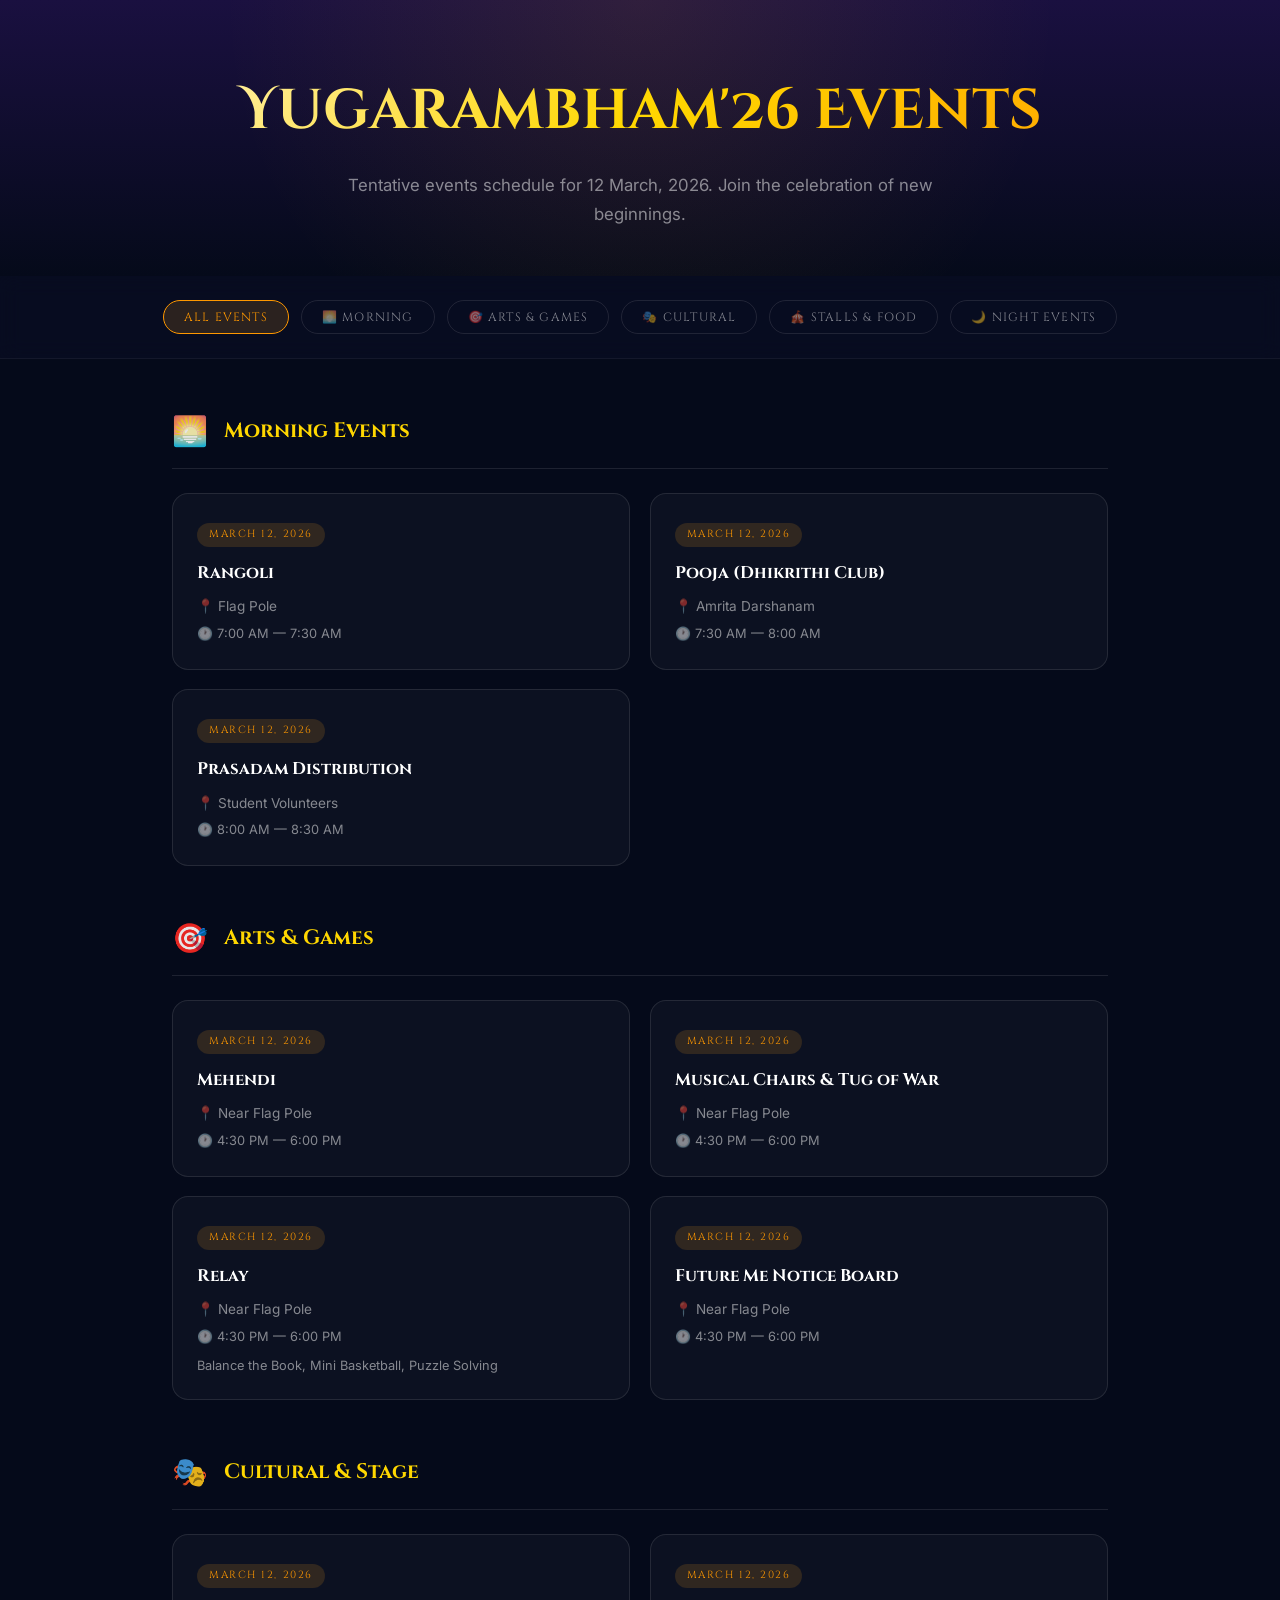
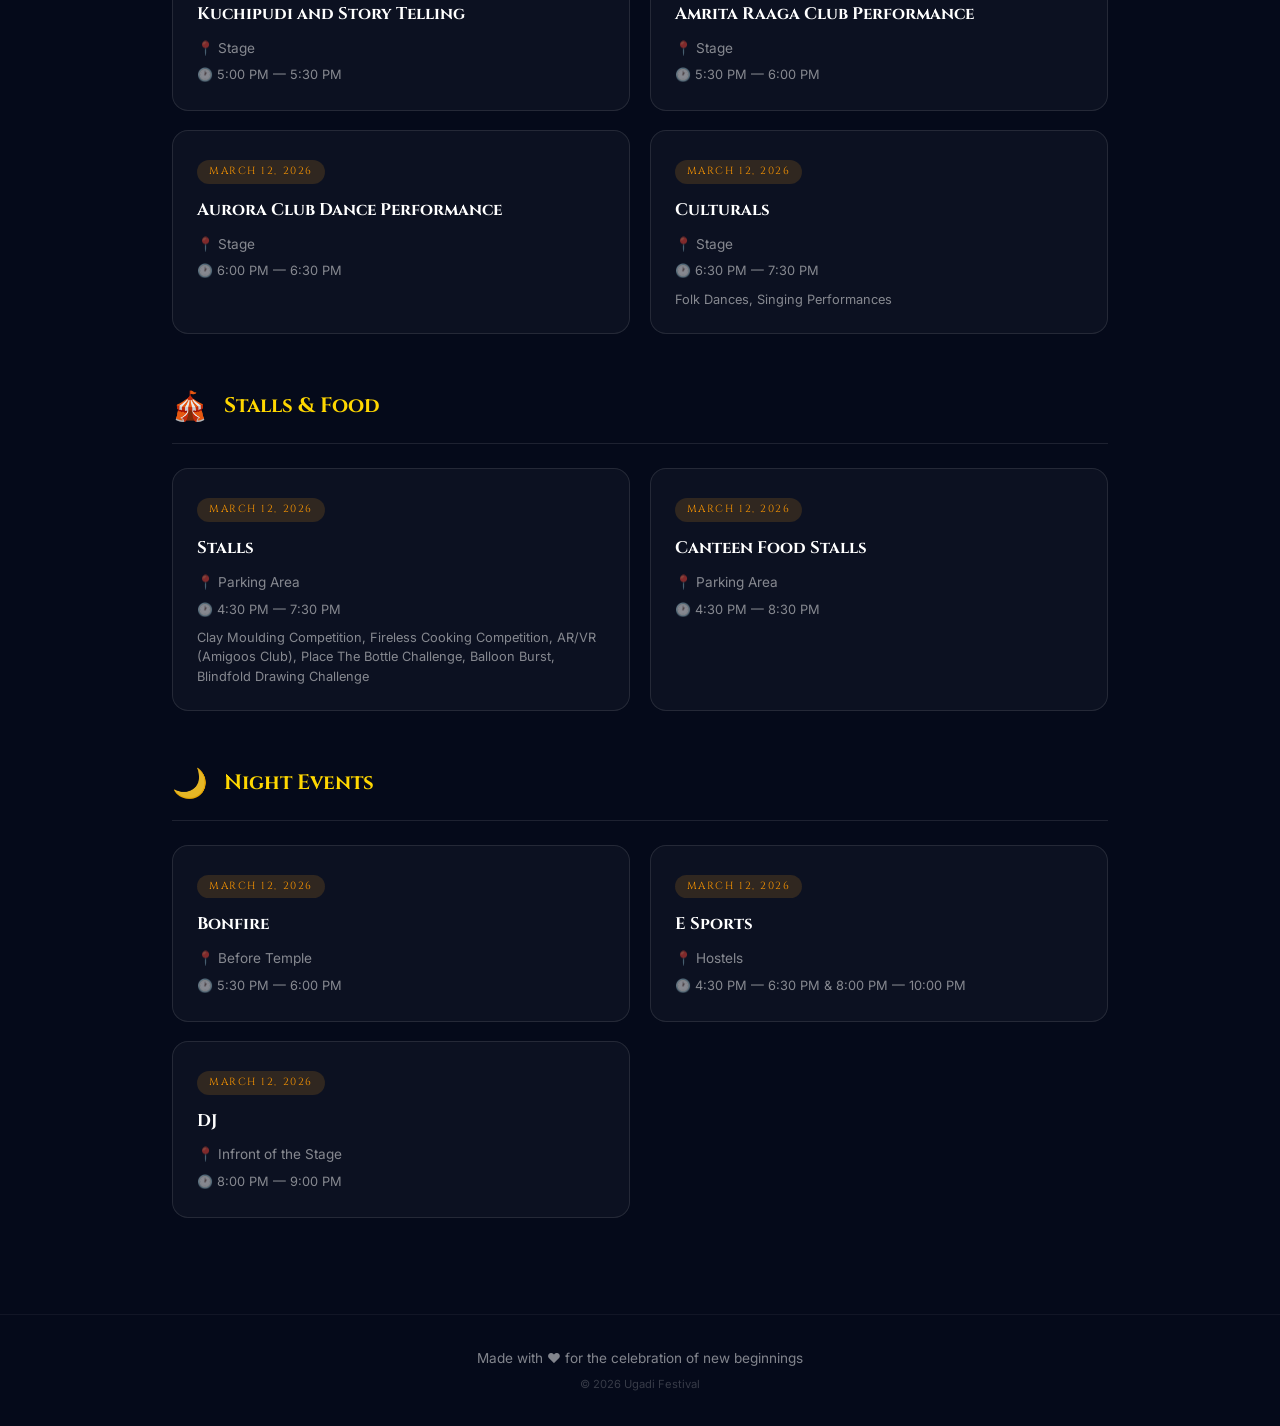
==== index.html @ f968e4f0 "Yugadi events website" ====
<!DOCTYPE html>
<html lang="en">

<head>
    <meta charset="UTF-8">
    <meta name="viewport" content="width=device-width, initial-scale=1.0">
    <title>Ugadi Events — Celebrate the New Year</title>
    <meta name="description"
        content="Discover Ugadi celebrations, temple ceremonies, cultural programs, and community events near you.">
    <link rel="preconnect" href="https://fonts.googleapis.com">
    <link rel="preconnect" href="https://fonts.gstatic.com" crossorigin>
    <link
        href="https://fonts.googleapis.com/css2?family=Cinzel+Decorative:wght@400;700;900&family=Cinzel:wght@400;500;700&family=Inter:wght@300;400;500;600&display=swap"
        rel="stylesheet">
    <style>
        *,
        *::before,
        *::after {
            margin: 0;
            padding: 0;
            box-sizing: border-box;
        }

        :root {
            --cosmic-deep: #050a1a;
            --cosmic-blue: #0a0e27;
            --cosmic-purple: #1a1040;
            --gold: #FF9800;             /* Warm Orange */
            --gold-bright: #FFD700;      /* Sunny Yellow */
            --gold-pale: #FFF8E1;        /* Warm Neutral */
            --saffron: #FF9800;          /* Warm Orange */
            --lotus-pink: #E91E63;       /* Soft Red */
            --white: #ffffff;
            --white-90: rgba(255, 255, 255, 0.9);
            --white-70: rgba(255, 255, 255, 0.7);
            --white-50: rgba(255, 255, 255, 0.5);
            --white-20: rgba(255, 255, 255, 0.2);
            --white-10: rgba(255, 255, 255, 0.1);
            --white-05: rgba(255, 255, 255, 0.05);
            --font-display: 'Cinzel Decorative', serif;
            --font-heading: 'Cinzel', serif;
            --font-body: 'Inter', sans-serif;
            --ease-smooth: cubic-bezier(0.4, 0, 0.2, 1);
        }

        html {
            scroll-behavior: smooth;
            scrollbar-width: thin;
            scrollbar-color: var(--gold) var(--cosmic-deep);
        }

        body {
            font-family: var(--font-body);
            color: var(--white-90);
            background: var(--cosmic-deep);
            line-height: 1.7;
            min-height: 100vh;
            -webkit-font-smoothing: antialiased;
        }

        ::selection {
            background: var(--gold);
            color: var(--cosmic-deep);
        }

        a {
            text-decoration: none;
            color: inherit;
        }

        /* ── Header ── */
        .events-header {
            text-align: center;
            padding: 4rem 2rem 3rem;
            position: relative;
            overflow: hidden;
            background: linear-gradient(180deg, var(--cosmic-purple), var(--cosmic-deep));
        }

        .events-header::before {
            content: '';
            position: absolute;
            inset: 0;
            background: radial-gradient(circle at 50% 0%, rgba(244, 160, 32, 0.1) 0%, transparent 60%);
        }



        .events-page-title {
            font-family: var(--font-display);
            font-size: clamp(2rem, 5vw, 3.5rem);
            background: linear-gradient(135deg, var(--gold-pale), var(--gold-bright), var(--saffron));
            -webkit-background-clip: text;
            -webkit-text-fill-color: transparent;
            background-clip: text;
            margin-bottom: 0.75rem;
            position: relative;
            z-index: 10;
        }

        .events-subtitle {
            font-size: 1.05rem;
            color: var(--white-50);
            max-width: 600px;
            margin: 0 auto;
            position: relative;
            z-index: 10;
        }

        /* ── Category Tabs ── */
        .category-tabs {
            display: flex;
            justify-content: center;
            gap: 0.75rem;
            padding: 1.5rem 2rem;
            flex-wrap: wrap;
            background: rgba(10, 14, 39, 0.5);
            backdrop-filter: blur(10px);
            border-bottom: 1px solid var(--white-05);
            position: sticky;
            top: 0;
            z-index: 100;
        }

        .tab-btn {
            font-family: var(--font-heading);
            font-size: 0.75rem;
            letter-spacing: 0.1em;
            text-transform: uppercase;
            padding: 8px 20px;
            border: 1px solid var(--white-10);
            border-radius: 50px;
            background: transparent;
            color: var(--white-50);
            cursor: pointer;
            transition: all 0.3s var(--ease-smooth);
        }

        .tab-btn:hover,
        .tab-btn.active {
            background: rgba(244, 160, 32, 0.15);
            border-color: var(--gold);
            color: var(--gold);
        }

        /* ── Events Container ── */
        .events-container {
            max-width: 1000px;
            margin: 0 auto;
            padding: 3rem 2rem;
        }

        .event-category {
            margin-bottom: 3rem;
            animation: fadeInUp 0.6s ease-out forwards;
        }

        .category-header {
            display: flex;
            align-items: center;
            gap: 1rem;
            margin-bottom: 1.5rem;
            padding-bottom: 0.75rem;
            border-bottom: 1px solid var(--white-10);
        }

        .category-icon {
            font-size: 1.8rem;
        }

        .category-title {
            font-family: var(--font-heading);
            font-size: 1.3rem;
            color: var(--gold-bright);
        }

        /* ── Individual Event Cards ── */
        .event-list {
            display: grid;
            grid-template-columns: repeat(auto-fill, minmax(300px, 1fr));
            gap: 1.2rem;
        }

        .event-item {
            position: relative;
            padding: 1.5rem;
            border-radius: 16px;
            background: rgba(255, 255, 255, 0.03);
            border: 1px solid var(--white-10);
            transition: all 0.4s var(--ease-smooth);
            animation: fadeInUp 0.5s ease-out both;
        }

        .event-item:nth-child(1) {
            animation-delay: 0.1s;
        }

        .event-item:nth-child(2) {
            animation-delay: 0.2s;
        }

        .event-item:nth-child(3) {
            animation-delay: 0.3s;
        }

        .event-item:nth-child(4) {
            animation-delay: 0.4s;
        }

        .event-item:hover {
            background: rgba(255, 255, 255, 0.06);
            border-color: var(--gold);
            transform: translateY(-4px);
            box-shadow: 0 8px 30px rgba(0, 0, 0, 0.3);
        }

        .event-date {
            display: inline-block;
            font-family: var(--font-heading);
            font-size: 0.65rem;
            letter-spacing: 0.15em;
            text-transform: uppercase;
            background: rgba(244, 160, 32, 0.15);
            color: var(--gold);
            padding: 3px 12px;
            border-radius: 20px;
            margin-bottom: 0.75rem;
        }

        .event-name {
            font-family: var(--font-heading);
            font-size: 1.05rem;
            color: var(--white);
            margin-bottom: 0.5rem;
        }

        .event-venue {
            font-size: 0.85rem;
            color: var(--white-50);
            margin-bottom: 0.3rem;
        }

        .event-venue::before {
            content: '📍 ';
        }

        .event-time {
            font-size: 0.8rem;
            color: var(--white-50);
        }

        .event-time::before {
            content: '🕐 ';
        }

        .event-desc {
            font-size: 0.8rem;
            color: var(--white-50);
            margin-top: 0.5rem;
            line-height: 1.5;
        }

        /* ── Footer ── */
        .events-footer {
            text-align: center;
            padding: 2rem;
            border-top: 1px solid var(--white-05);
        }

        .events-footer p {
            font-size: 0.85rem;
            color: var(--white-50);
        }

        @keyframes fadeInUp {
            from {
                opacity: 0;
                transform: translateY(20px);
            }

            to {
                opacity: 1;
                transform: translateY(0);
            }
        }

        @media (max-width: 768px) {
            .event-list {
                grid-template-columns: 1fr;
            }

            .category-tabs {
                gap: 0.5rem;
            }

            .tab-btn {
                font-size: 0.65rem;
                padding: 6px 14px;
            }
        }
    </style>
</head>

<body>

    <!-- ── Header ── -->
    <header class="events-header">

        <h1 class="events-page-title">Yugarambham'26 Events</h1>
        <p class="events-subtitle">Tentative events schedule for 12 March, 2026. Join the celebration of new beginnings.</p>
    </header>

    <!-- ── Category Tabs ── -->
    <nav class="category-tabs">
        <button class="tab-btn active" data-category="all">All Events</button>
        <button class="tab-btn" data-category="morning">🌅 Morning</button>
        <button class="tab-btn" data-category="arts-games">🎯 Arts & Games</button>
        <button class="tab-btn" data-category="cultural">🎭 Cultural</button>
        <button class="tab-btn" data-category="stalls">🎪 Stalls & Food</button>
        <button class="tab-btn" data-category="night">🌙 Night Events</button>
    </nav>

    <!-- ── Events Content ── -->
    <main class="events-container">

        <!-- Morning Events -->
        <section class="event-category" id="morning" data-type="morning">
            <div class="category-header">
                <span class="category-icon">🌅</span>
                <h2 class="category-title">Morning Events</h2>
            </div>
            <div class="event-list">
                <div class="event-item">
                    <span class="event-date">March 12, 2026</span>
                    <h3 class="event-name">Rangoli</h3>
                    <p class="event-venue">Flag Pole</p>
                    <p class="event-time">7:00 AM — 7:30 AM</p>
                </div>
                <div class="event-item">
                    <span class="event-date">March 12, 2026</span>
                    <h3 class="event-name">Pooja (Dhikrithi Club)</h3>
                    <p class="event-venue">Amrita Darshanam</p>
                    <p class="event-time">7:30 AM — 8:00 AM</p>
                </div>
                <div class="event-item">
                    <span class="event-date">March 12, 2026</span>
                    <h3 class="event-name">Prasadam Distribution</h3>
                    <p class="event-venue">Student Volunteers</p>
                    <p class="event-time">8:00 AM — 8:30 AM</p>
                </div>
            </div>
        </section>

        <!-- Arts & Games -->
        <section class="event-category" id="arts-games" data-type="arts-games">
            <div class="category-header">
                <span class="category-icon">🎯</span>
                <h2 class="category-title">Arts & Games</h2>
            </div>
            <div class="event-list">
                <div class="event-item">
                    <span class="event-date">March 12, 2026</span>
                    <h3 class="event-name">Mehendi</h3>
                    <p class="event-venue">Near Flag Pole</p>
                    <p class="event-time">4:30 PM — 6:00 PM</p>
                </div>
                <div class="event-item">
                    <span class="event-date">March 12, 2026</span>
                    <h3 class="event-name">Musical Chairs & Tug of War</h3>
                    <p class="event-venue">Near Flag Pole</p>
                    <p class="event-time">4:30 PM — 6:00 PM</p>
                </div>
                <div class="event-item">
                    <span class="event-date">March 12, 2026</span>
                    <h3 class="event-name">Relay</h3>
                    <p class="event-venue">Near Flag Pole</p>
                    <p class="event-time">4:30 PM — 6:00 PM</p>
                    <p class="event-desc">Balance the Book, Mini Basketball, Puzzle Solving</p>
                </div>
                <div class="event-item">
                    <span class="event-date">March 12, 2026</span>
                    <h3 class="event-name">Future Me Notice Board</h3>
                    <p class="event-venue">Near Flag Pole</p>
                    <p class="event-time">4:30 PM — 6:00 PM</p>
                </div>
            </div>
        </section>

        <!-- Cultural & Stage -->
        <section class="event-category" id="cultural" data-type="cultural">
            <div class="category-header">
                <span class="category-icon">🎭</span>
                <h2 class="category-title">Cultural & Stage</h2>
            </div>
            <div class="event-list">
                <div class="event-item">
                    <span class="event-date">March 12, 2026</span>
                    <h3 class="event-name">Kuchipudi and Story Telling</h3>
                    <p class="event-venue">Stage</p>
                    <p class="event-time">5:00 PM — 5:30 PM</p>
                </div>
                <div class="event-item">
                    <span class="event-date">March 12, 2026</span>
                    <h3 class="event-name">Amrita Raaga Club Performance</h3>
                    <p class="event-venue">Stage</p>
                    <p class="event-time">5:30 PM — 6:00 PM</p>
                </div>
                <div class="event-item">
                    <span class="event-date">March 12, 2026</span>
                    <h3 class="event-name">Aurora Club Dance Performance</h3>
                    <p class="event-venue">Stage</p>
                    <p class="event-time">6:00 PM — 6:30 PM</p>
                </div>
                <div class="event-item">
                    <span class="event-date">March 12, 2026</span>
                    <h3 class="event-name">Culturals</h3>
                    <p class="event-venue">Stage</p>
                    <p class="event-time">6:30 PM — 7:30 PM</p>
                    <p class="event-desc">Folk Dances, Singing Performances</p>
                </div>
            </div>
        </section>

        <!-- Stalls & Food -->
        <section class="event-category" id="stalls" data-type="stalls">
            <div class="category-header">
                <span class="category-icon">🎪</span>
                <h2 class="category-title">Stalls & Food</h2>
            </div>
            <div class="event-list">
                <div class="event-item">
                    <span class="event-date">March 12, 2026</span>
                    <h3 class="event-name">Stalls</h3>
                    <p class="event-venue">Parking Area</p>
                    <p class="event-time">4:30 PM — 7:30 PM</p>
                    <p class="event-desc">Clay Moulding Competition, Fireless Cooking Competition, AR/VR (Amigoos Club), Place The Bottle Challenge, Balloon Burst, Blindfold Drawing Challenge</p>
                </div>
                <div class="event-item">
                    <span class="event-date">March 12, 2026</span>
                    <h3 class="event-name">Canteen Food Stalls</h3>
                    <p class="event-venue">Parking Area</p>
                    <p class="event-time">4:30 PM — 8:30 PM</p>
                </div>
            </div>
        </section>

        <!-- Night Events -->
        <section class="event-category" id="night" data-type="night">
            <div class="category-header">
                <span class="category-icon">🌙</span>
                <h2 class="category-title">Night Events</h2>
            </div>
            <div class="event-list">
                <div class="event-item">
                    <span class="event-date">March 12, 2026</span>
                    <h3 class="event-name">Bonfire</h3>
                    <p class="event-venue">Before Temple</p>
                    <p class="event-time">5:30 PM — 6:00 PM</p>
                </div>
                <div class="event-item">
                    <span class="event-date">March 12, 2026</span>
                    <h3 class="event-name">E Sports</h3>
                    <p class="event-venue">Hostels</p>
                    <p class="event-time">4:30 PM — 6:30 PM &amp; 8:00 PM — 10:00 PM</p>
                </div>
                <div class="event-item">
                    <span class="event-date">March 12, 2026</span>
                    <h3 class="event-name">DJ</h3>
                    <p class="event-venue">Infront of the Stage</p>
                    <p class="event-time">8:00 PM — 9:00 PM</p>
                </div>
            </div>
        </section>

    </main>

    <!-- ── Footer ── -->
    <footer class="events-footer">
        <p>Made with ❤️ for the celebration of new beginnings</p>
        <p style="font-size: 0.7rem; margin-top: 0.3rem; color: rgba(255,255,255,0.2);">© 2026 Ugadi Festival</p>
    </footer>

    <script>
        // Tab filtering
        document.querySelectorAll('.tab-btn').forEach(btn => {
            btn.addEventListener('click', () => {
                document.querySelectorAll('.tab-btn').forEach(b => b.classList.remove('active'));
                btn.classList.add('active');

                const cat = btn.dataset.category;
                document.querySelectorAll('.event-category').forEach(section => {
                    if (cat === 'all' || section.dataset.type === cat) {
                        section.style.display = 'block';
                        section.style.animation = 'fadeInUp 0.4s ease-out';
                    } else {
                        section.style.display = 'none';
                    }
                });
            });
        });

        // Auto-scroll to section if hash present
        if (window.location.hash) {
            const target = document.querySelector(window.location.hash);
            if (target) {
                setTimeout(() => {
                    target.scrollIntoView({ behavior: 'smooth', block: 'start' });
                    // Activate the corresponding tab
                    const type = target.dataset.type;
                    if (type) {
                        document.querySelectorAll('.tab-btn').forEach(b => {
                            b.classList.toggle('active', b.dataset.category === type);
                        });
                    }
                }, 300);
            }
        }
    </script>
</body>

</html>
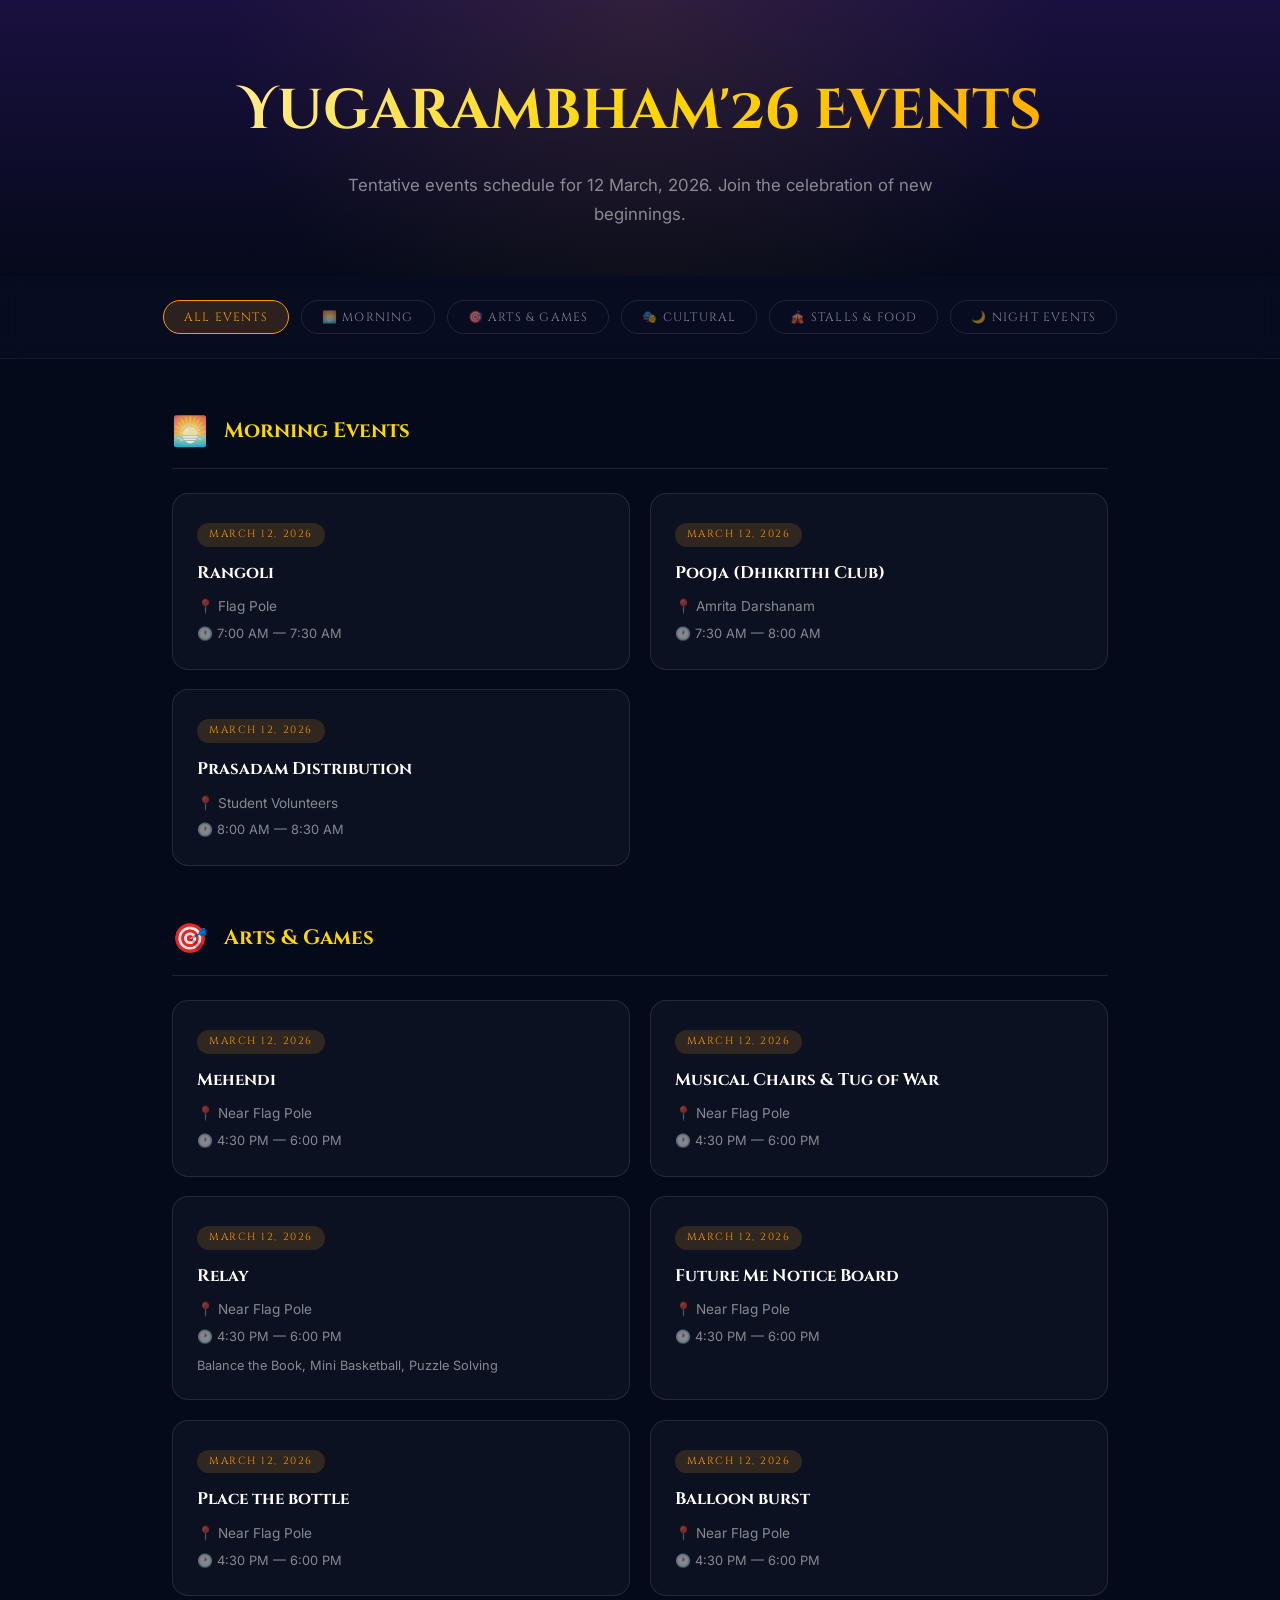
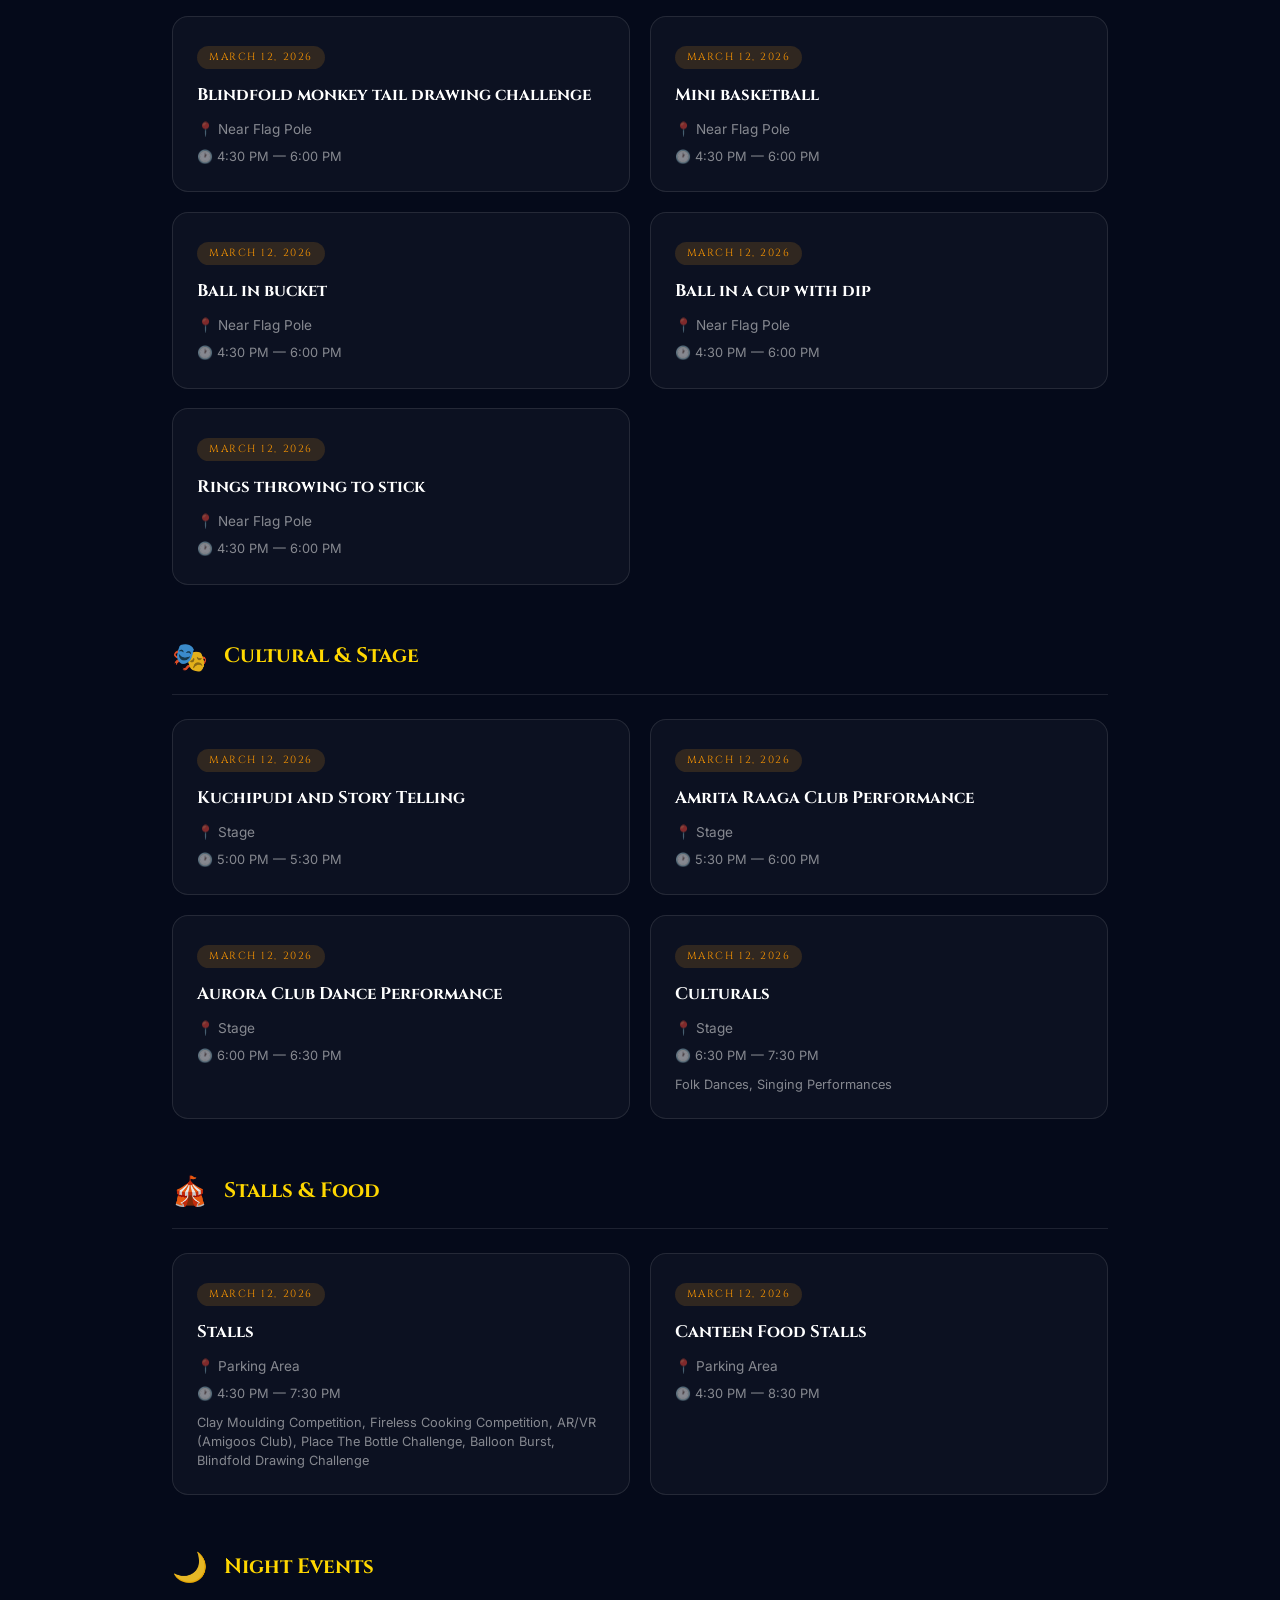
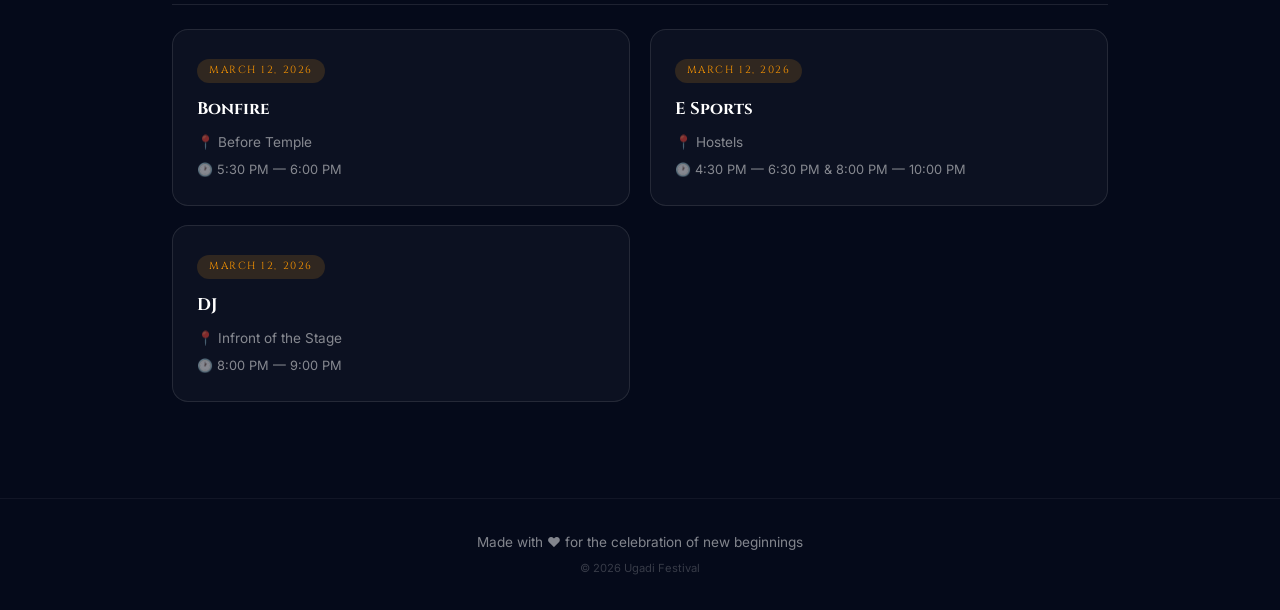
==== commit 24ad7c6c: "Added new game events" ====
--- a/index.html
+++ b/index.html
@@ -383,6 +383,48 @@
                     <p class="event-venue">Near Flag Pole</p>
                     <p class="event-time">4:30 PM — 6:00 PM</p>
                 </div>
+                <div class="event-item">
+                    <span class="event-date">March 12, 2026</span>
+                    <h3 class="event-name">Place the bottle</h3>
+                    <p class="event-venue">Near Flag Pole</p>
+                    <p class="event-time">4:30 PM — 6:00 PM</p>
+                </div>
+                <div class="event-item">
+                    <span class="event-date">March 12, 2026</span>
+                    <h3 class="event-name">Balloon burst</h3>
+                    <p class="event-venue">Near Flag Pole</p>
+                    <p class="event-time">4:30 PM — 6:00 PM</p>
+                </div>
+                <div class="event-item">
+                    <span class="event-date">March 12, 2026</span>
+                    <h3 class="event-name">Blindfold monkey tail drawing challenge</h3>
+                    <p class="event-venue">Near Flag Pole</p>
+                    <p class="event-time">4:30 PM — 6:00 PM</p>
+                </div>
+                <div class="event-item">
+                    <span class="event-date">March 12, 2026</span>
+                    <h3 class="event-name">Mini basketball</h3>
+                    <p class="event-venue">Near Flag Pole</p>
+                    <p class="event-time">4:30 PM — 6:00 PM</p>
+                </div>
+                <div class="event-item">
+                    <span class="event-date">March 12, 2026</span>
+                    <h3 class="event-name">Ball in bucket</h3>
+                    <p class="event-venue">Near Flag Pole</p>
+                    <p class="event-time">4:30 PM — 6:00 PM</p>
+                </div>
+                <div class="event-item">
+                    <span class="event-date">March 12, 2026</span>
+                    <h3 class="event-name">Ball in a cup with dip</h3>
+                    <p class="event-venue">Near Flag Pole</p>
+                    <p class="event-time">4:30 PM — 6:00 PM</p>
+                </div>
+                <div class="event-item">
+                    <span class="event-date">March 12, 2026</span>
+                    <h3 class="event-name">Rings throwing to stick</h3>
+                    <p class="event-venue">Near Flag Pole</p>
+                    <p class="event-time">4:30 PM — 6:00 PM</p>
+                </div>
             </div>
         </section>
 
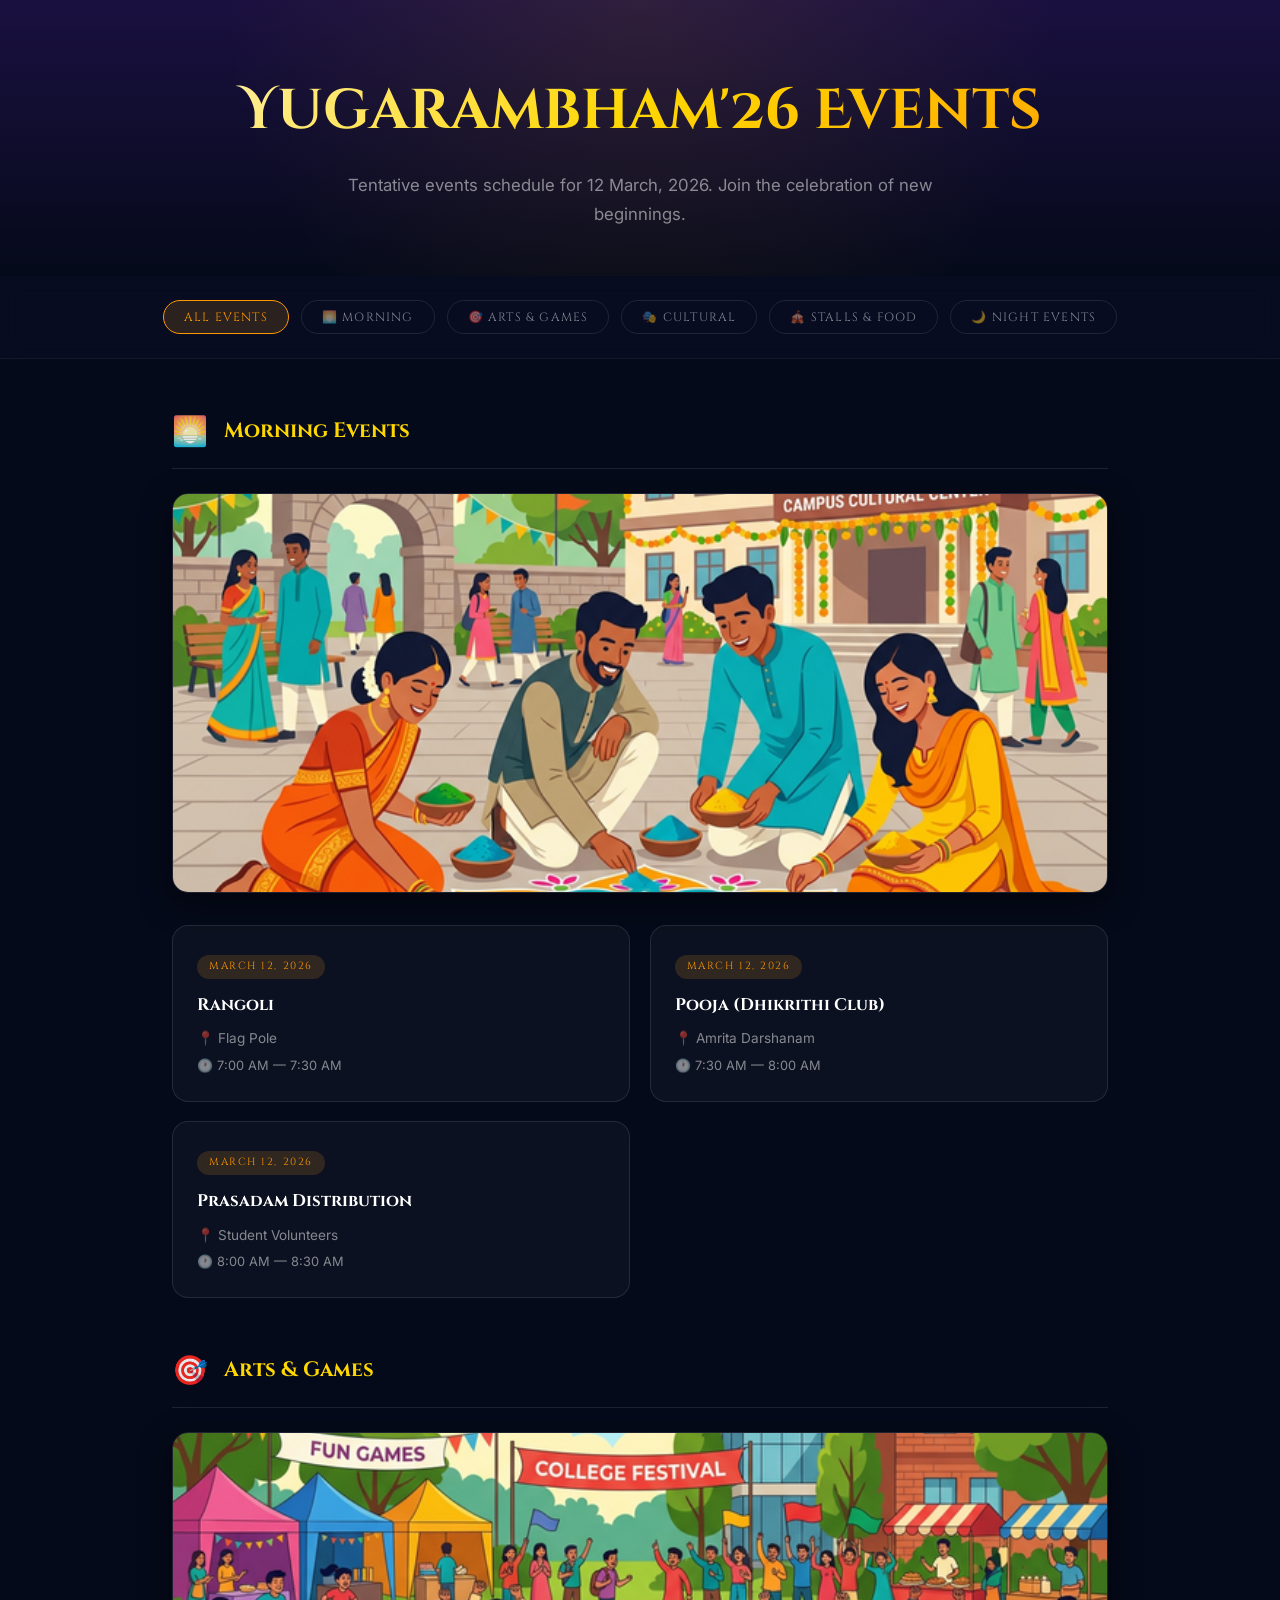
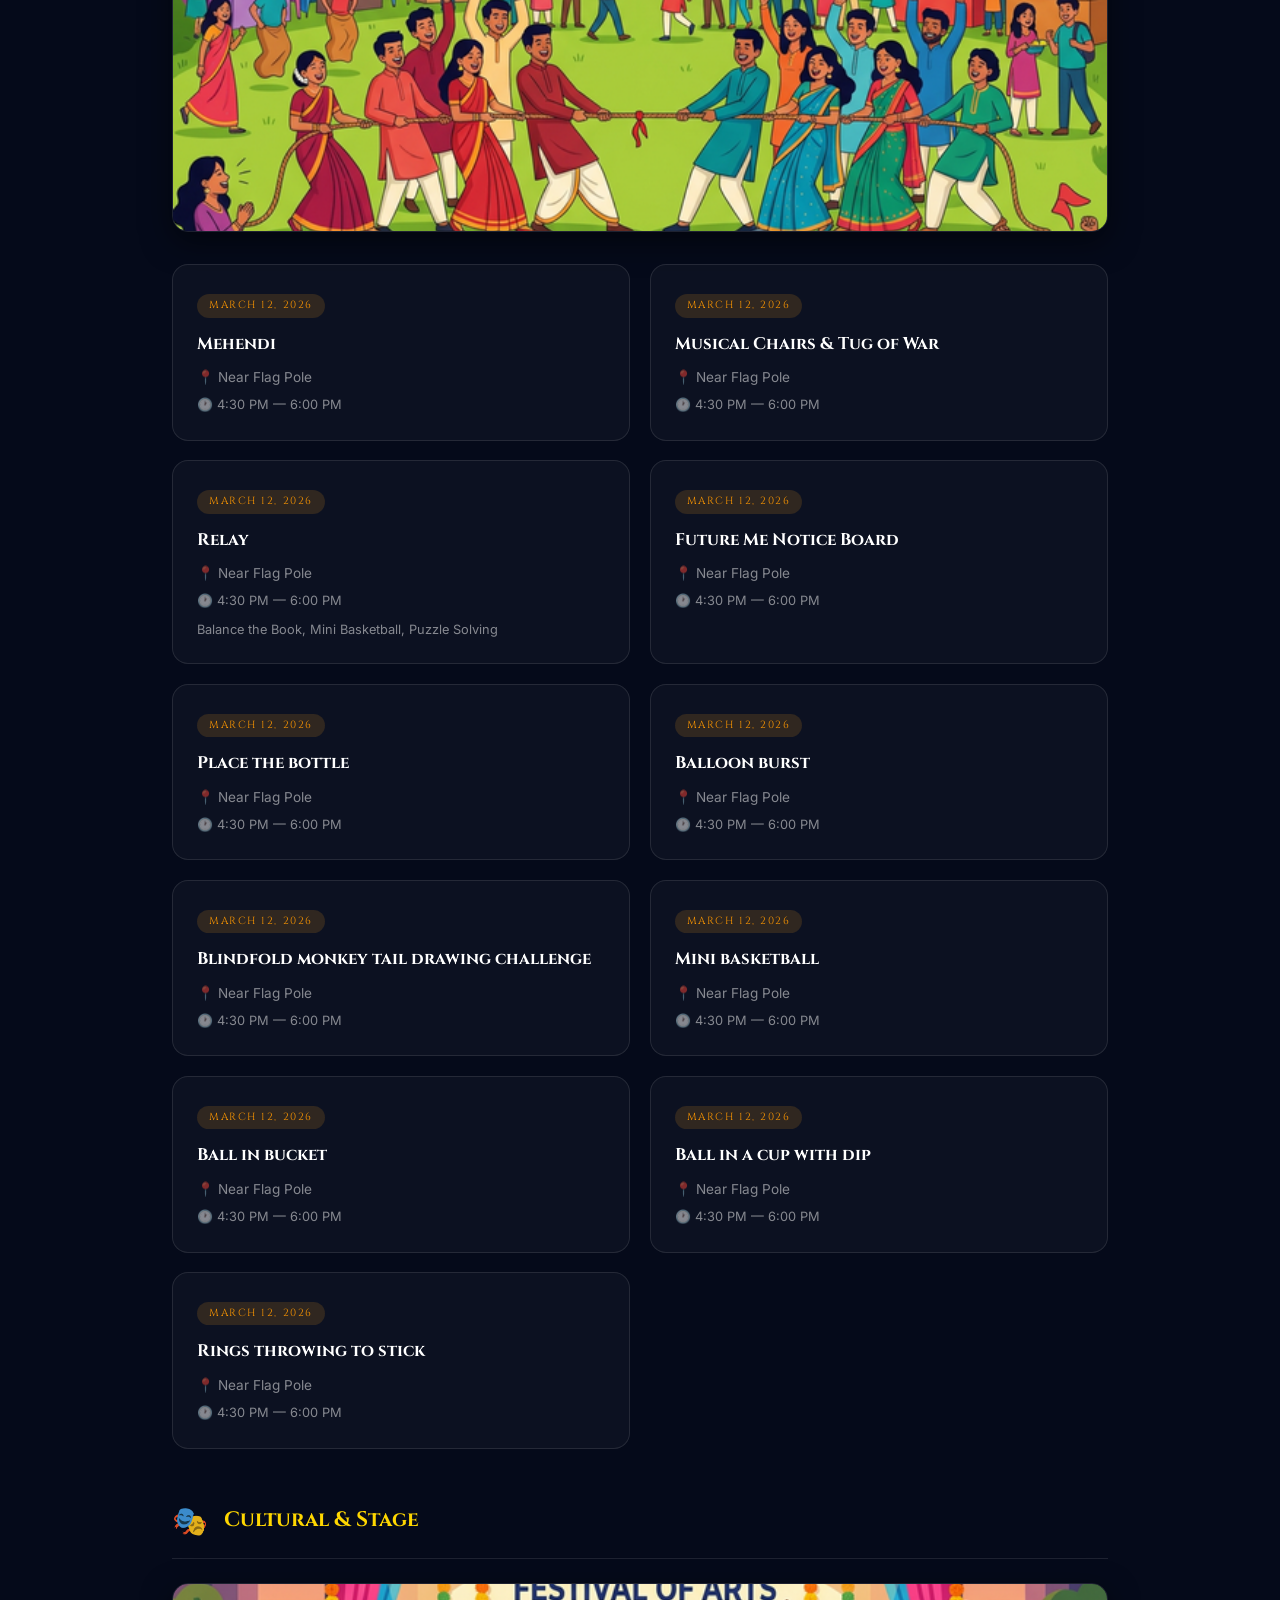
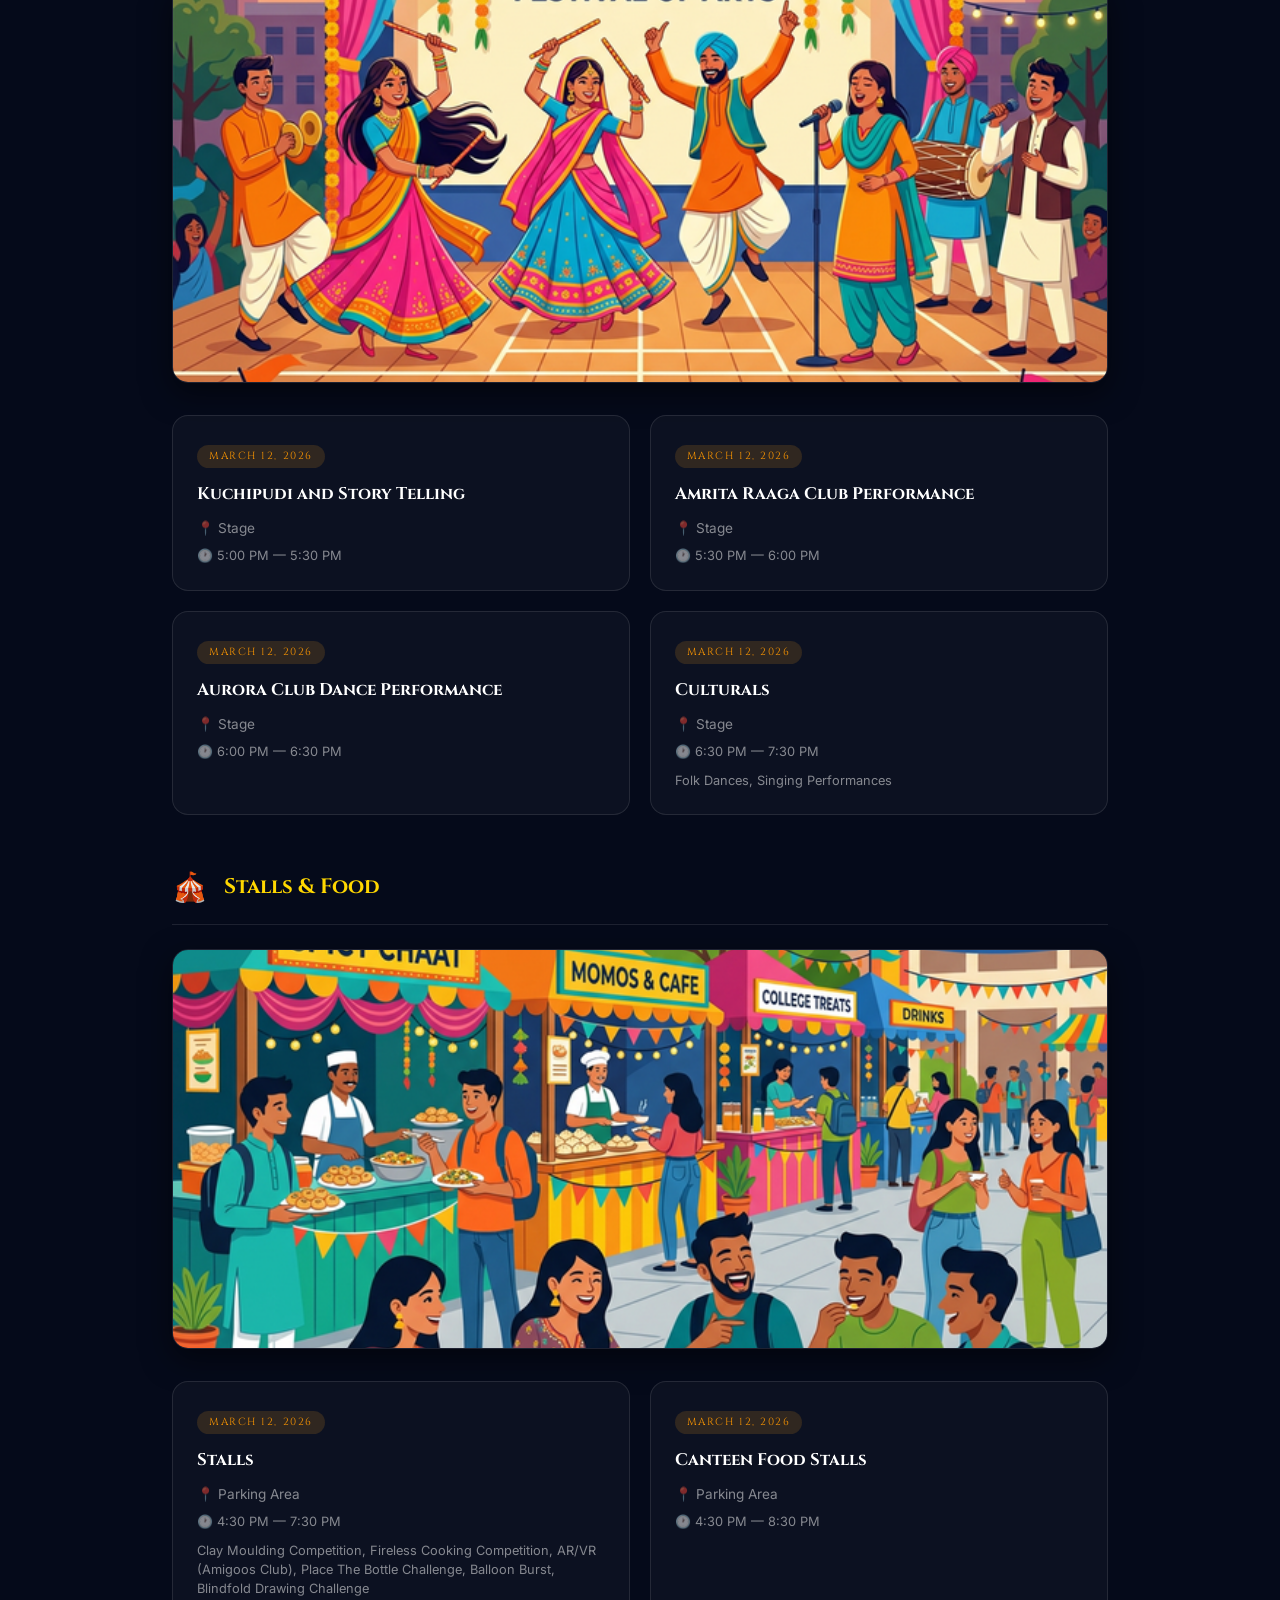
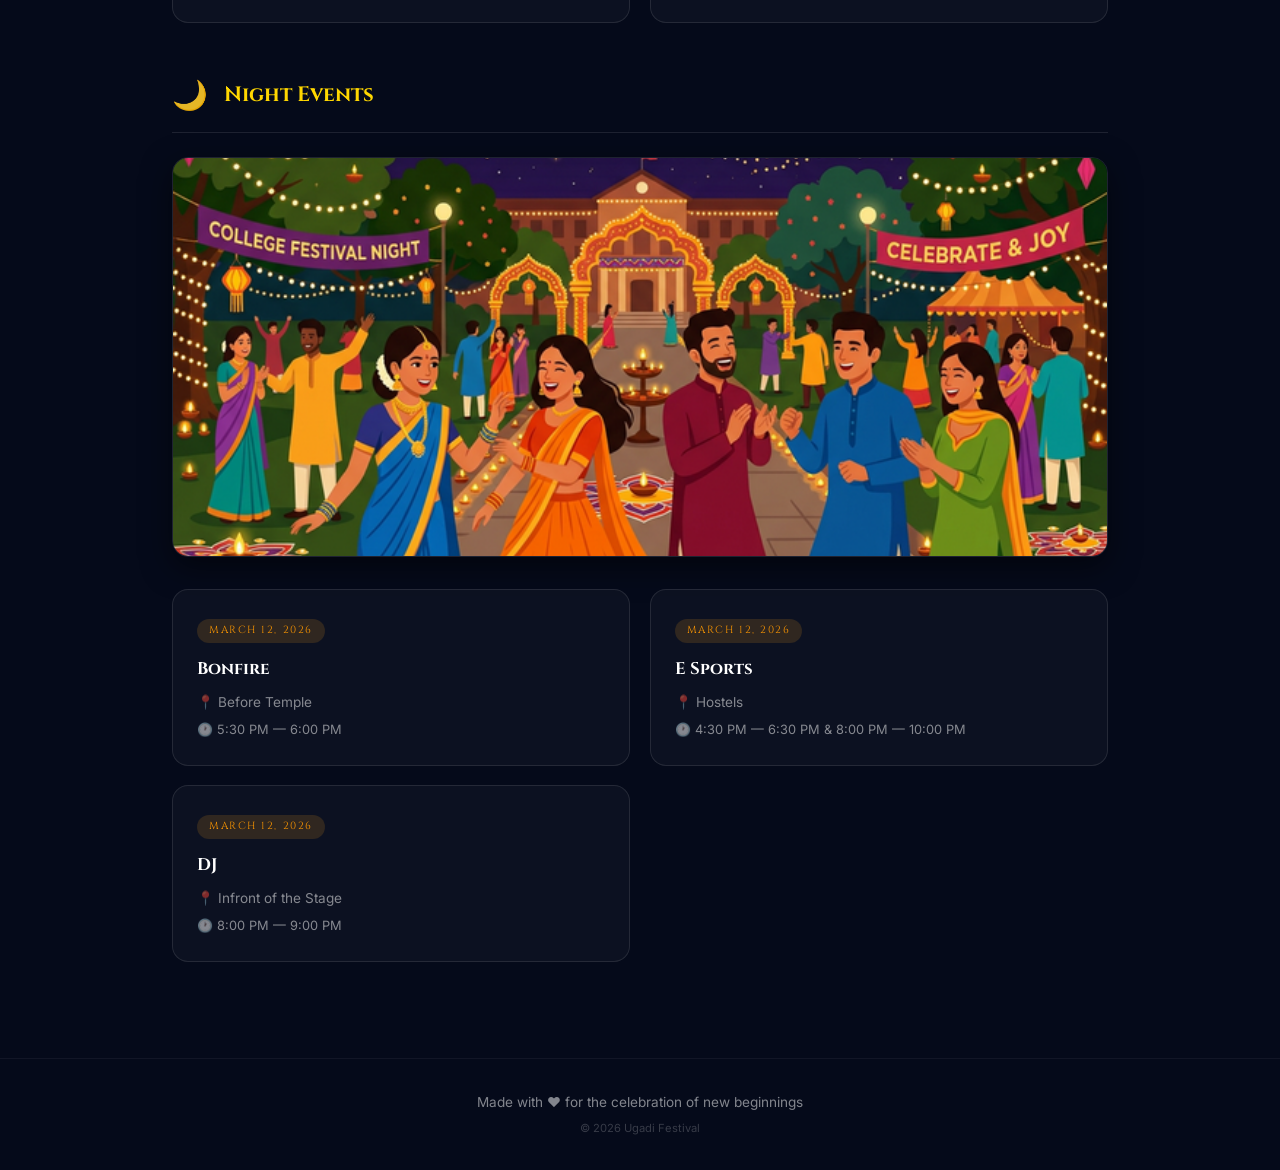
==== commit f102e260: "Added generated images and styling adjustments" ====
--- a/index.html
+++ b/index.html
@@ -272,6 +272,30 @@
             color: var(--white-50);
         }
 
+        .category-image-wrapper {
+            margin-bottom: 2rem;
+            border-radius: 16px;
+            overflow: hidden;
+            border: 1px solid var(--white-10);
+            box-shadow: 0 10px 30px rgba(0,0,0,0.5);
+            width: 100%;
+            aspect-ratio: 21 / 9;
+            max-height: 400px;
+        }
+
+        .category-image {
+            width: 100%;
+            height: 100%;
+            object-fit: cover;
+            object-position: center;
+            display: block;
+            transition: transform 0.7s var(--ease-smooth);
+        }
+
+        .category-image-wrapper:hover .category-image {
+            transform: scale(1.05);
+        }
+
         @keyframes fadeInUp {
             from {
                 opacity: 0;
@@ -296,6 +320,10 @@
             .tab-btn {
                 font-size: 0.65rem;
                 padding: 6px 14px;
+            }
+
+            .category-image-wrapper {
+                aspect-ratio: 16 / 9;
             }
         }
     </style>
@@ -329,6 +357,9 @@
                 <span class="category-icon">🌅</span>
                 <h2 class="category-title">Morning Events</h2>
             </div>
+            <div class="category-image-wrapper">
+                <img src="images/ugadi_morning.png" alt="Morning Events" class="category-image">
+            </div>
             <div class="event-list">
                 <div class="event-item">
                     <span class="event-date">March 12, 2026</span>
@@ -357,6 +388,9 @@
                 <span class="category-icon">🎯</span>
                 <h2 class="category-title">Arts & Games</h2>
             </div>
+            <div class="category-image-wrapper">
+                <img src="images/ugadi_games.png" alt="Arts & Games" class="category-image">
+            </div>
             <div class="event-list">
                 <div class="event-item">
                     <span class="event-date">March 12, 2026</span>
@@ -434,6 +468,9 @@
                 <span class="category-icon">🎭</span>
                 <h2 class="category-title">Cultural & Stage</h2>
             </div>
+            <div class="category-image-wrapper">
+                <img src="images/ugadi_cultural.png" alt="Cultural & Stage" class="category-image">
+            </div>
             <div class="event-list">
                 <div class="event-item">
                     <span class="event-date">March 12, 2026</span>
@@ -469,6 +506,9 @@
                 <span class="category-icon">🎪</span>
                 <h2 class="category-title">Stalls & Food</h2>
             </div>
+            <div class="category-image-wrapper">
+                <img src="images/ugadi_stalls.png" alt="Stalls & Food" class="category-image">
+            </div>
             <div class="event-list">
                 <div class="event-item">
                     <span class="event-date">March 12, 2026</span>
@@ -491,6 +531,9 @@
             <div class="category-header">
                 <span class="category-icon">🌙</span>
                 <h2 class="category-title">Night Events</h2>
+            </div>
+            <div class="category-image-wrapper">
+                <img src="images/ugadi_night.png" alt="Night Events" class="category-image">
             </div>
             <div class="event-list">
                 <div class="event-item">
